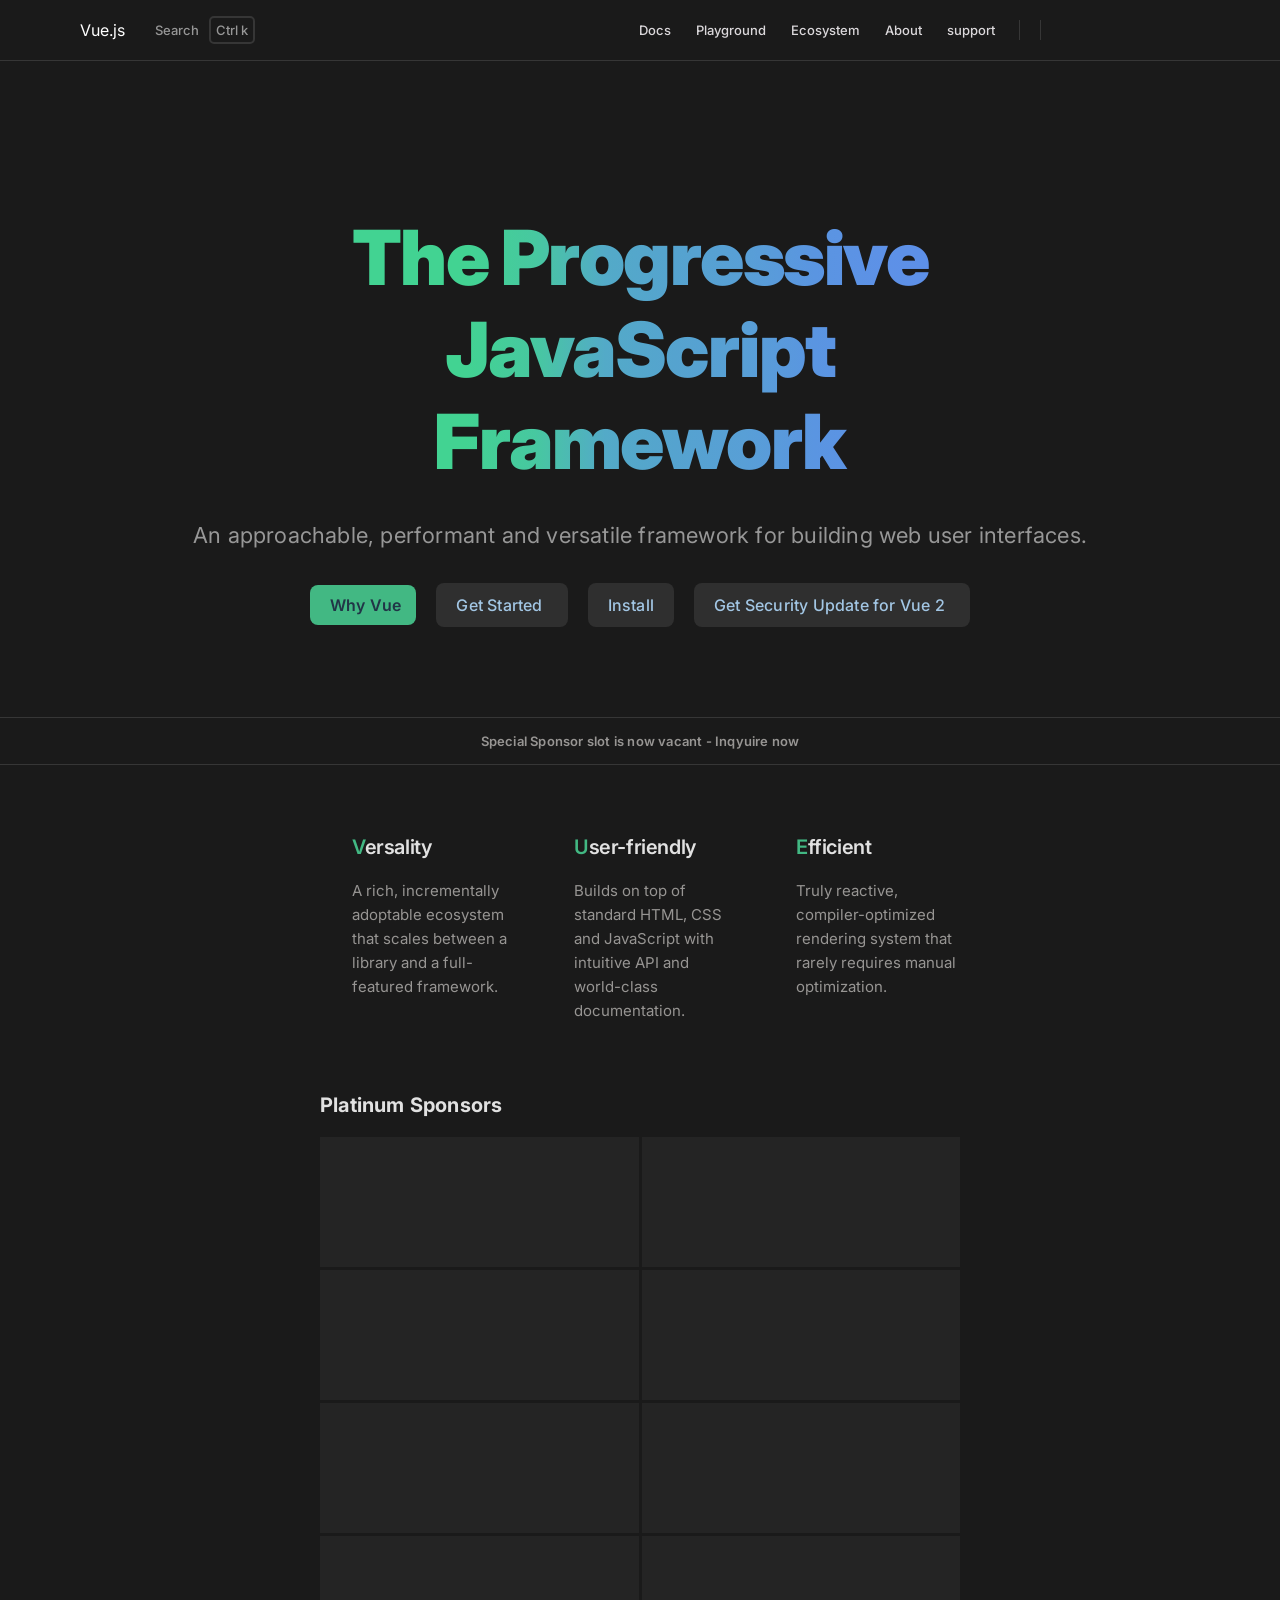
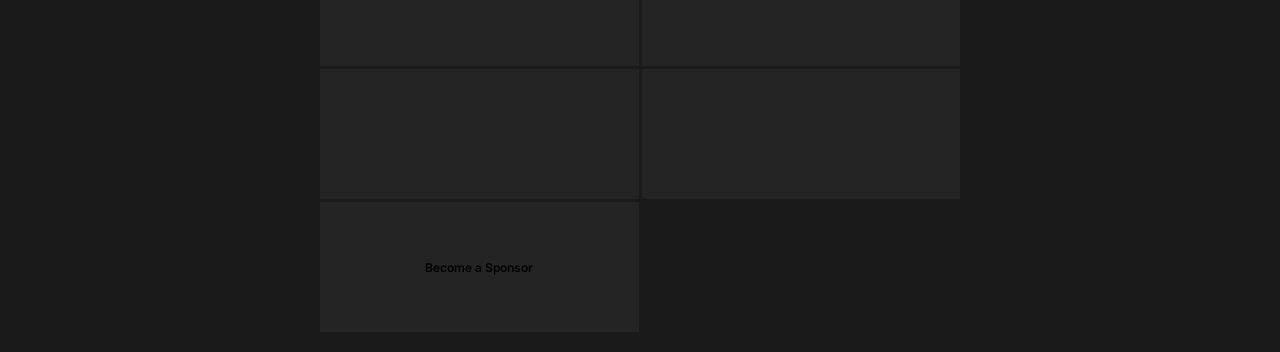
==== Assignment/Vue/index.html @ b4ebb039 "feat: vuejs section" ====
<!DOCTYPE html>
<html lang="en">
<head>
    <meta charset="UTF-8">
    <meta name="viewport" content="width=device-width, initial-scale=1.0">
    <title>Document</title>
    <link rel="stylesheet" href="./style.css">
    <script src="https://kit.fontawesome.com/94183389e2.js" crossorigin="anonymous"></script>
    <script src="https://kit.fontawesome.com/94183389e2.js" crossorigin="anonymous"></script>
    <script src="https://kit.fontawesome.com/94183389e2.js" crossorigin="anonymous"></script>
    <link rel="stylesheet" href="https://cdn.jsdelivr.net/npm/bootstrap-icons@1.13.2/font/bootstrap-icons.min.css">
    <script src="https://kit.fontawesome.com/94183389e2.js" crossorigin="anonymous"></script>
</head>
<body>
    <header>
        <nav>
            <div class="logo-search">
                <div class="v-logo">
                    <img src="https://cdn.iconscout.com/icon/free/png-256/free-vue-dot-js-icon-svg-download-png-3030285.png?f=webp" alt="" height="30">
                    <span>Vue.js</span>
                </div> 
                <div class="search">
                    <span><i class="fa-solid fa-magnifying-glass"></i></span>
                          <span class="search-btn">Search</span>
                        <button class="ctrl">Ctrl k</button>
                    
                </div>
            </div>

            <ul class="nav-ul">
                <li class="docs"><a href=""></a>Docs <i class="fa-solid fa-chevron-down" style="color:
                 rgb(225, 225, 225);"></i>
                <ul class="dropdown-1 docs-dd" >
                    <li><a href="">Quick Start</a></li>
                    <li><a href="">Guide</a></li>
                    <li><a href="">Tutorial</a></li>
                    <li><a href="">Examples</a></li>
                    <li><a href="">API</a></li>
                    <li><a href="">Glossary</a></li>
                    <li><a href="">Error Reference</a></li>
                    <li><a href=""> Vue 2 Docs <svg xmlns="http://www.w3.org/2000/svg" 
                        width="16" height="16" fill="currentColor" class="bi bi-arrow-up-right" viewBox="0 0 16 16">
                         <path fill-rule="evenodd" d="M14 2.5a.5.5 0 0
                             0-.5-.5h-6a.5.5 0 0 0 0 1h4.793L2.146 13.146a.5.5 0 0 0 
                            .708.708L13 3.707V8.5a.5.5 0 0 0 1 0z"/>
                            </svg></a></li>
                    <li><a href="">Migration from Vue 2 <svg xmlns="http://www.w3.org/2000/svg"
                         width="16" height="16" fill="currentColor" class="bi bi-arrow-up-right" viewBox="0 0 16 16">
                         <path fill-rule="evenodd" d="M14 2.5a.5.5 0 0 0-.5-.5h-6a.5.5 0 0 0 0 1h4.793L2.146 13.146a.5.5
                        0 0 0 .708.708L13 3.707V8.5a.5.5 0 0 0 1 0z"/>
                    </svg></a></li>
                </ul>
                </li>
                
                <li class="pg"><a href=""></a>Playground</li>
                <li class="ecosystem"><a href=""></a>Ecosystem<i class="fa-solid fa-chevron-down" style="color: rgb(225, 225, 225);"></i>
                <div class="dropdown-2 ecosystem-dd">
                    <ul>
                        <p class="topic">RESOURCES</p>
                        <li><a href="">Themes</a></li>
                        <li><a href="">UI Components <svg xmlns="http://www.w3.org/2000/svg" 
                        width="16" height="16" fill="currentColor" class="bi bi-arrow-up-right" viewBox="0 0 16 16">
                         <path fill-rule="evenodd" d="M14 2.5a.5.5 0 0
                             0-.5-.5h-6a.5.5 0 0 0 0 1h4.793L2.146 13.146a.5.5 0 0 0 
                            .708.708L13 3.707V8.5a.5.5 0 0 0 1 0z"/>
                            </svg></a></li>
                        <li><a href="">Plugins Collection <svg xmlns="http://www.w3.org/2000/svg" 
                        width="16" height="16" fill="currentColor" class="bi bi-arrow-up-right" viewBox="0 0 16 16">
                         <path fill-rule="evenodd" d="M14 2.5a.5.5 0 0
                             0-.5-.5h-6a.5.5 0 0 0 0 1h4.793L2.146 13.146a.5.5 0 0 0 
                            .708.708L13 3.707V8.5a.5.5 0 0 0 1 0z"/>
                            </svg></a></li>
                        <li><a href="">Certification <svg xmlns="http://www.w3.org/2000/svg" 
                        width="16" height="16" fill="currentColor" class="bi bi-arrow-up-right" viewBox="0 0 16 16">
                         <path fill-rule="evenodd" d="M14 2.5a.5.5 0 0
                             0-.5-.5h-6a.5.5 0 0 0 0 1h4.793L2.146 13.146a.5.5 0 0 0 
                            .708.708L13 3.707V8.5a.5.5 0 0 0 1 0z"/>
                            </svg></a></li>
                        <li><a href="">Jobs <svg xmlns="http://www.w3.org/2000/svg" 
                        width="16" height="16" fill="currentColor" class="bi bi-arrow-up-right" viewBox="0 0 16 16">
                         <path fill-rule="evenodd" d="M14 2.5a.5.5 0 0
                             0-.5-.5h-6a.5.5 0 0 0 0 1h4.793L2.146 13.146a.5.5 0 0 0 
                            .708.708L13 3.707V8.5a.5.5 0 0 0 1 0z"/>
                            </svg></a></li>
                        <li><a href="">T-Shirt Shop <svg xmlns="http://www.w3.org/2000/svg" 
                        width="16" height="16" fill="currentColor" class="bi bi-arrow-up-right" viewBox="0 0 16 16">
                         <path fill-rule="evenodd" d="M14 2.5a.5.5 0 0
                             0-.5-.5h-6a.5.5 0 0 0 0 1h4.793L2.146 13.146a.5.5 0 0 0 
                            .708.708L13 3.707V8.5a.5.5 0 0 0 1 0z"/>
                            </svg></a></li>
                    </ul>
                    <ul>
                        <p class="topic">OFFICIAL LIBRARY</p>
                        <li><a href="">Vue Router <svg xmlns="http://www.w3.org/2000/svg" 
                        width="16" height="16" fill="currentColor" class="bi bi-arrow-up-right" viewBox="0 0 16 16">
                         <path fill-rule="evenodd" d="M14 2.5a.5.5 0 0
                             0-.5-.5h-6a.5.5 0 0 0 0 1h4.793L2.146 13.146a.5.5 0 0 0 
                            .708.708L13 3.707V8.5a.5.5 0 0 0 1 0z"/>
                            </svg></a></li>
                        <li><a href="">Pinla <svg xmlns="http://www.w3.org/2000/svg" 
                        width="16" height="16" fill="currentColor" class="bi bi-arrow-up-right" viewBox="0 0 16 16">
                         <path fill-rule="evenodd" d="M14 2.5a.5.5 0 0
                             0-.5-.5h-6a.5.5 0 0 0 0 1h4.793L2.146 13.146a.5.5 0 0 0 
                            .708.708L13 3.707V8.5a.5.5 0 0 0 1 0z"/>
                            </svg></a></li>
                        <li><a href="">Tooling Guide</a></li>
                    </ul>
                    <ul>
                        <p class="topic">VIDEO COURSES</p>
                        <li><a href="">Vue Mastery <svg xmlns="http://www.w3.org/2000/svg" 
                        width="16" height="16" fill="currentColor" class="bi bi-arrow-up-right" viewBox="0 0 16 16">
                         <path fill-rule="evenodd" d="M14 2.5a.5.5 0 0
                             0-.5-.5h-6a.5.5 0 0 0 0 1h4.793L2.146 13.146a.5.5 0 0 0 
                            .708.708L13 3.707V8.5a.5.5 0 0 0 1 0z"/>
                            </svg></a></li>
                        <li><a href="">Vue School <svg xmlns="http://www.w3.org/2000/svg" 
                        width="16" height="16" fill="currentColor" class="bi bi-arrow-up-right" viewBox="0 0 16 16">
                         <path fill-rule="evenodd" d="M14 2.5a.5.5 0 0
                             0-.5-.5h-6a.5.5 0 0 0 0 1h4.793L2.146 13.146a.5.5 0 0 0 
                            .708.708L13 3.707V8.5a.5.5 0 0 0 1 0z"/>
                            </svg></a></li>
                    </ul>
                    <ul>
                        <p class="topic">HELP</p>
                        <li><a href="">Discord Chat <svg xmlns="http://www.w3.org/2000/svg" 
                        width="16" height="16" fill="currentColor" class="bi bi-arrow-up-right" viewBox="0 0 16 16">
                         <path fill-rule="evenodd" d="M14 2.5a.5.5 0 0
                             0-.5-.5h-6a.5.5 0 0 0 0 1h4.793L2.146 13.146a.5.5 0 0 0 
                            .708.708L13 3.707V8.5a.5.5 0 0 0 1 0z"/>
                            </svg></a></li>
                        <li><a href="">GitHub Discussions <svg xmlns="http://www.w3.org/2000/svg" 
                        width="16" height="16" fill="currentColor" class="bi bi-arrow-up-right" viewBox="0 0 16 16">
                         <path fill-rule="evenodd" d="M14 2.5a.5.5 0 0
                             0-.5-.5h-6a.5.5 0 0 0 0 1h4.793L2.146 13.146a.5.5 0 0 0 
                            .708.708L13 3.707V8.5a.5.5 0 0 0 1 0z"/>
                            </svg></a></li>
                        <li><a href="">DEV Community <svg xmlns="http://www.w3.org/2000/svg" 
                        width="16" height="16" fill="currentColor" class="bi bi-arrow-up-right" viewBox="0 0 16 16">
                         <path fill-rule="evenodd" d="M14 2.5a.5.5 0 0
                             0-.5-.5h-6a.5.5 0 0 0 0 1h4.793L2.146 13.146a.5.5 0 0 0 
                            .708.708L13 3.707V8.5a.5.5 0 0 0 1 0z"/>
                            </svg></a></li>
                    </ul>
                    <ul>
                        <p class="topic">NEWS</p>
                        <li><a href="">Blog <svg xmlns="http://www.w3.org/2000/svg" 
                        width="16" height="16" fill="currentColor" class="bi bi-arrow-up-right" viewBox="0 0 16 16">
                         <path fill-rule="evenodd" d="M14 2.5a.5.5 0 0
                             0-.5-.5h-6a.5.5 0 0 0 0 1h4.793L2.146 13.146a.5.5 0 0 0 
                            .708.708L13 3.707V8.5a.5.5 0 0 0 1 0z"/>
                            </svg></a></li>
                        <li><a href="">Twitter <svg xmlns="http://www.w3.org/2000/svg" 
                        width="16" height="16" fill="currentColor" class="bi bi-arrow-up-right" viewBox="0 0 16 16">
                         <path fill-rule="evenodd" d="M14 2.5a.5.5 0 0
                             0-.5-.5h-6a.5.5 0 0 0 0 1h4.793L2.146 13.146a.5.5 0 0 0 
                            .708.708L13 3.707V8.5a.5.5 0 0 0 1 0z"/>
                            </svg></a></li>
                        <li><a href="">Events <svg xmlns="http://www.w3.org/2000/svg" 
                        width="16" height="16" fill="currentColor" class="bi bi-arrow-up-right" viewBox="0 0 16 16">
                         <path fill-rule="evenodd" d="M14 2.5a.5.5 0 0
                             0-.5-.5h-6a.5.5 0 0 0 0 1h4.793L2.146 13.146a.5.5 0 0 0 
                            .708.708L13 3.707V8.5a.5.5 0 0 0 1 0z"/>
                            </svg></a></li>
                        <li><a href="">Newsletter</a></li>
                    </ul>
                    

                </div>
                </li>
                <li class="about"><a href=""></a>About <i class="fa-solid fa-chevron-down" style="color: rgb(225, 225, 225);"></i>
                <ul class="dropdown-3 about-dd">
                    <li><a href="">FAQ</a></li>
                    <li><a href="">Team</a></li>
                    <li><a href="">Releases</a></li>
                    <li><a href="">Community Guide</a></li>
                    <li><a href="">Code of Conduct</a></li>
                    <li><a href="">Privacy Policy</a></li>
                    <li><a href="">The Documentary <svg xmlns="http://www.w3.org/2000/svg"
                         width="16" height="16" fill="currentColor" class="bi bi-arrow-up-right" viewBox="0 0 16 16">
                         <path fill-rule="evenodd" d="M14 2.5a.5.5 0 0 0-.5-.5h-6a.5.5 0 0 0 0 1h4.793L2.146 13.146a.5.5
                        0 0 0 .708.708L13 3.707V8.5a.5.5 0 0 0 1 0z"/>
                    </svg></a></li>
                </ul>
                </li>
                <li class="support"><a href=""></a>support <i class="fa-solid fa-chevron-down" style="color: rgb(225, 225, 225);"></i>
                <ul class="dropdown-4 support-dd">
                    <li><a href="">Sponsor</a></li>
                    <li><a href="">Partners</a></li>
                </ul>
                </li>
            </ul>
            <div class="logo">
                <i class="fa-solid fa-language" style="color: rgb(205, 205, 205);"></i>
                <i class="fa-solid fa-toggle-on" style="color:rgb(47, 47, 47);"></i>
                <i class="fa-brands fa-github" style="color: rgb(151, 151, 151);"></i>
                <i class="fa-brands fa-x-twitter" style="color: rgb(151, 151, 151);"></i>
                <i class="fa-brands fa-discord" style="color: rgb(151, 151, 151);"></i>
            </div>
            <div class="responsive">
                 <!-- <i class="fa-solid fa-language2" style="color: rgb(205, 205, 205);"></i> -->

            </div>
        </nav>
    </header>
    <section class="hero">
        <h1>The Progressive JavaScript Framework</h1>
        <p>An approachable, performant and versatile framework for building web user interfaces.</p>
        <div class="display">
            <a href="" class="why-vue"> <i class="fa-solid fa-circle-play" style="color: rgb(33, 53, 71);"></i>Why Vue</a>
            <a href="" class="get-started">Get Started <i class="fa-solid fa-arrow-right" style="color: rgb(170, 200, 228);"></i></a>
            <a href="" class="install">Install</a>
            <a href="" class="Get-security">Get Security Update for Vue 2 <i class="fa-solid fa-up-right-from-square" style="color: rgb(170, 200, 228);"></i></a>

        </div>
    </section>
    <section class="footnote">
        <a href="">Special Sponsor slot is now vacant - Inqyuire now</a>
    </section>
    <section class="article">
        <div>
            <h2 class="h2"><span class="v">V</span>ersality</h2>
            <p class="p" >A rich, incrementally adoptable ecosystem that scales between a library and a full-featured framework.</p>
        </div>
        <div>
            <h2 class="h2"><span class="U">U</span>ser-friendly</h2>
            <p class="p">Builds on top of standard HTML, CSS and JavaScript with intuitive API and world-class documentation.</p>
        </div>
        <div>
            <h2 class="h2"><span class="E">E</span>fficient</h2>
            <p class="p">Truly reactive, compiler-optimized rendering system that rarely requires manual optimization.</p>
            
        </div>

    </section>
    <section class="container">
        <h2>Platinum Sponsors</h2>
        <div class="logos">
            <div>
                <img src="https://automation.vuejs.org/images/vuemastery.png" alt="" height="35px"  class="img2">
            </div>
            <div>
                <img src="https://automation.vuejs.org/images/vehikl.png" alt="" height="55px" class="img2">
            </div>
            <div>
                <img src="https://automation.vuejs.org/images/vue_js_amsterdam.png" alt="" height="55px" class="img2">
            </div>
            <div>
                <img src="https://automation.vuejs.org/images/storyblok.png" alt="" height="45px" class="img2">
            </div>
            <div>
                <img src="https://automation.vuejs.org/images/chrome_frameworks_fund.png" alt="" height="95px" class="img2">
            </div>
            <div>
                <img src="https://automation.vuejs.org/images/javascript_certification.png?v2" alt="" height="55px" class="img2">
            </div>
            <div>
                <img src="https://automation.vuejs.org/images/coderabbit_.png" alt="" height="30px" class="img2">
            </div>
            <div>
                <img src="https://automation.vuejs.org/images/imagekit_io.svg" alt="" height="45px" class="img2">
            </div>
            <div>
                <img src="https://automation.vuejs.org/images/greptile.png" alt="" height="65px" class="img2">
            </div>
            <div>
                <img src="https://automation.vuejs.org/images/serpapi.png" alt="" height="45px" class="img2">
            </div>
            <div>
                <p class="become">Become a Sponsor</p>
            </div>
        </div>
    </section>

    
</body>
</html>
---- Assignment/Vue/style.css ----
@import url('https://fonts.googleapis.com/css2?family=Inter:ital,opsz,wght@0,14..32,100..900;1,14..32,100..900&display=swap');
*{
    margin: 0;
    padding: 0;
    box-sizing: border-box;
    font-family: "Inter", sans-serif;
}

body{
    background-color:#1a1a1a;
}


nav {
    display: flex;
    flex-direction: row;
    align-items: center;
    width: 100%;
    padding: 15px 70px;
    gap: 20px;
    justify-content: space-between;
    border-bottom: 1px solid #363636;

}
.logo-search{
    display: flex;
    align-items: center;
    gap: 20px;
     /* border: 1px solid white; */
     width: 40%;
}
.v-logo{
    display: flex ;
    align-items: center;
    gap: 10px;
    transition: 1s;
}
.v-logo:hover{
    filter: opacity(0.6);
}

.search{
    display: flex;
    gap: 10px;
    /* padding: 0 10px; */
    /* border: 1px solid white; */
    align-items: center;
    width: 25%;
    
}

.fa-magnifying-glass{
    font-size: 14px;
    font-weight: 500;
     color: #979797;
     transition: 1s;

   
}

.ctrl{
    color:#979797;
    background-color: transparent;
    padding: 4px 5px;
    border-radius: 5px;
    border: 2px solid #363636;
    font-weight: 500;
    font-size: 13px;
    transition: 1s;

    
}


.search-btn{
    font-size: 13px;
    color: #979797;
    font-weight: 500;
    transition: 1s;

}



span{
    color: white;
    font-weight: 500px;
    font-family: "Inter", sans-serif;
}

.nav-ul{
    /* border: 1px solid white; */
    display: flex;
    color: #dbd8db;
    width: 32%;
    list-style-type: none;
    margin-left: auto;
    gap: 25px;
    justify-content: center;
    font-size: 13px;
    align-items: center;
    font-weight: 500;
    flex-direction: row;
    

}
.fa-chevron-down{
    font-size: 10px;
    font-weight: 500px;
}

.search:hover .ctrl{
    color: #34b883;
    border-color: #34b883;

}
.search:hover .fa-magnifying-glass{
    color: white;
}
.search:hover .search-btn{
    color: white;
}

.dropdown-1{
    border: 1px solid #363636;
    width: 45%;
    list-style-type: none;
    display: none;
    flex-direction: column;
    background-color:#1a1a1a;
    border-radius: 10px;
    line-height: 28px;
    text-wrap: nowrap;
    font-size: 13px;
    padding: 10px 20px;
    position: absolute;
    right: 350px;
    top: 20px;
    
}

.nav-ul{
    position: relative;
}

.dropdown-1 a{
    color: #dbd8db;
    text-decoration: none;
    font-weight: 500px;
}

.dropdown-1 a:hover{
    color: #34b883;
}

.docs {
    transition: 1s;
}
.docs:hover .docs-dd{
    display: flex;
   
}
.docs:hover .docs-dd{
 color: #dbd8db;
}

.pg:hover{
    color: #34b883;
}

.dropdown-3{
    border: 1px solid #363636;
    width: 45%;
    list-style-type: none;
    display: none;
    flex-direction: column;
    background-color:#1a1a1a;
    border-radius: 10px;
    line-height: 28px;
    text-wrap: nowrap;
    font-size: 13px;
    padding: 10px 20px;
    position: absolute;
    right: 90px;
    top: 20px;
    
}


.about:hover .about-dd{
    display: flex;
   
}

.dropdown-3 a{
    color: #dbd8db;
    text-decoration: none;
    font-weight: 500px;
}

.dropdown-3 a:hover{
    color: #34b883;
}

.dropdown-4{
    border: 1px solid #363636;
    width: 45%;
    list-style-type: none;
    display: none;
    flex-direction: column;
    background-color:#1a1a1a;
    border-radius: 10px;
    line-height: 28px;
    text-wrap: nowrap;
    font-size: 13px;
    padding: 10px 20px;
    position: absolute;
    right: 10px;
    top: 20px;
    
}

.support:hover .support-dd{
    display: flex;
   
}

.dropdown-4 a{
    color: #dbd8db;
    text-decoration: none;
    font-weight: 500px;
}

.dropdown-4 a:hover{
    color: #34b883;
}

.dropdown-2{
    border: 1px solid #363636;
    width: 40%;
    display: none;
    flex-direction: column;
    background-color:#1a1a1a;
    border-radius: 10px;
    line-height: 28px;
    text-wrap: nowrap;
    font-size: 13px;
    padding: 10px 20px;
    position: absolute;
    right: 170px;
    top: 20px;
    overflow:auto ;
    font-weight: 400;
    justify-content: center;
    height: 95dvh;

   
    
}

.dropdown-2 ul{
     list-style-type: none;
}

.dropdown-2 a{
    color: #dbd8db;
    text-decoration: none;
    font-weight: 500px;
}

.dropdown-2 a:hover{
    color: #34b883;
}

.topic{
    border-top: 1px solid #545151;
    font-size: 10px;
    font-weight: 600;
    color: #7b7474;
    margin-top: 15px;
    padding-top: 15px;

}



.ecosystem:hover .ecosystem-dd{
    display: flex;
   
}


.logo{
    /* border: 1px solid white; */
    display: flex;
    align-items: center;
    gap: 20px;
    width: 15%;

}

.fa-language{
    height: 20px;
    border-left: 1px solid  #363636;
    border-right: 1px solid  #363636;
    padding: 0 10px;
     width: 10%;
}
.fa-toggle-on{
    height: 25px;
    width: 30%;
    transition: 1s;
    border-radius: 100px;

    
}
.fa-toggle-on:hover{
    outline: 1px solid #f3ecec;
    border-radius: 100px;
}

.fa-github{
    height: 25px;
    width: 10%;
    transition: 1s;
    /* color: #34b883 !important; */
}
  .fa-github:hover {
    color: white;
}


.fa-x-twitter{
    height: 25px;
    width: 10%;
    transition: 1s;
}
.fa-discord{
    height: 25px;
    width: 10%;
    transition: 1s;
}
.fa-language2{
     height: 20px;
    border-left: 1px solid  #363636;
    border-right: 1px solid  #363636;
    padding: 0 10px;
     width: 10%;
}

.hero{
    display: flex;
    flex-direction: column;
    text-align: center;
    margin: 150px  0px 90px 0px;
    gap: 35px;
     
}

.hero h1{
    margin: auto;
    font-size: 76px;
    width: 60%;
    font-weight: 900;
    text-align: center;
    letter-spacing: -1.5px;
    color: transparent;
    background-image: linear-gradient(to right,#42d392, #42d392, #42d392, #42d392,#47c8a0, #53aac8, #55a3cf, #589fd6, #5a95e1, #5d91e7, #5d8fe9, #6188f4);
    background-clip: text;
}

.display {
    display: flex;
    gap: 20px;
    margin: auto;
    align-items: center;
    
}

.display a{
    text-decoration: none;

}

.hero p{
    font-size: 22px;
    color: #979797;
    letter-spacing: 0.2px;
     
}

.why-vue{
    border: 1px solid white;
    display: flex;
    align-items: center;
    gap: 5px;
    padding: 10px 15px;
    font-size: 16px;
    font-weight: 600;
    letter-spacing: 0.2px;
    color:#213547 ;
    background-color: #42b883;
    border-radius: 8px;
    border: none;
}

.fa-circle-play{
    font-size: 20px;
}
.why-vue:hover{
    background-color: #64efb1;
}


.get-started{
    display: flex;
    align-items: center;
    gap: 5px;
    border: none;
    color: #a2c6e4;
    background-color: #2f2f2f ;
    font-size: 16px;
    font-weight: 500;
    padding: 12px 20px;
    border-radius: 8px;
    letter-spacing: 0.2px;
}
.fa-arrow-right{
    font-size: 10px;
    transition: 0.5s;
   
}
.get-started:hover .fa-arrow-right{
     transform: translateX(3px);
}
.get-started:hover{
    background-color: #383737;
    
}
.install{
    display: flex;
    align-items: center;
    gap: 5px;
    border: none;
    color: #a2c6e4;
    background-color: #2f2f2f ;
    font-size: 16px;
    font-weight: 500;
    padding: 12px 20px;
    border-radius: 8px;
    letter-spacing: 0.2px;

}
.install:hover{
    background-color: #383737;
    
}
.Get-security{
    display: flex;
    align-items: center;
    gap: 5px;
    border: none;
    color: #a2c6e4;
    background-color: #2f2f2f ;
    font-size: 16px;
    font-weight: 500;
    padding: 12px 20px;
    border-radius: 8px;
    letter-spacing: 0.2px;

}

.fa-up-right-from-square{
    font-size: 15px;

}
.Get-security:hover{
    background-color: #383737;
    
}

.footnote{
    display: flex;
    justify-content: center;
    border-top: 1px solid #363636;
    border-bottom: 1px solid #363636;
}

.footnote a{
    color: #979593;
    font-size: 13px;
    font-weight: 600;
    text-decoration: none;
    letter-spacing: 0.2px;
    padding: 15px;
}

.article{
    display: flex;
    gap: 10px;
    justify-content: center;
    flex-direction: row;
    margin: 70px;
    margin-left: 150px;
}

.article div{
    width: 20%;

}

.v, .U, .E{
    font-size: 20px;
    color: #42b883;
    font-weight: 600;
}

.h2{
    color: #e1e1e1;
    letter-spacing: -0.4px;
    font-weight: 600; 
    font-size: 20px;
}

.p{
    width: 78%;
    color: #979593;
    font-size: 15px;
    line-height: 24px;
    line-height: -0.2px;
    margin-top: 20px;

}

.container{
    width: 50%;
    margin: auto;

}

.logos{
    width: 100%;
    margin: 20px auto;
    display: grid;
    grid-template-columns: repeat(auto-fit, minmax(250px, 1fr));
    gap: 3px;

} 

.logos div{
    background-color: #242424;
    display: grid;
    place-content: center;
    height: 130px;
    
}

.become{
    font-size: 12px;
    font-weight: 600;

}
.img2{
    filter: invert() grayscale();
}

.container>h2{
    font-size: 20px;
    line-height: 24px;
    letter-spacing: 0.2px;
    font-size: 600;
    color: #e1e1e1;
}

.logos div:hover{
    background-color: white;
    
    .img2{
        filter: grayscale(0);
    }
}





@media screen and (max-width: 900px) {
    .search-btn{
        display: none;
    }

    .logo{
        display: none;
    }

    
}
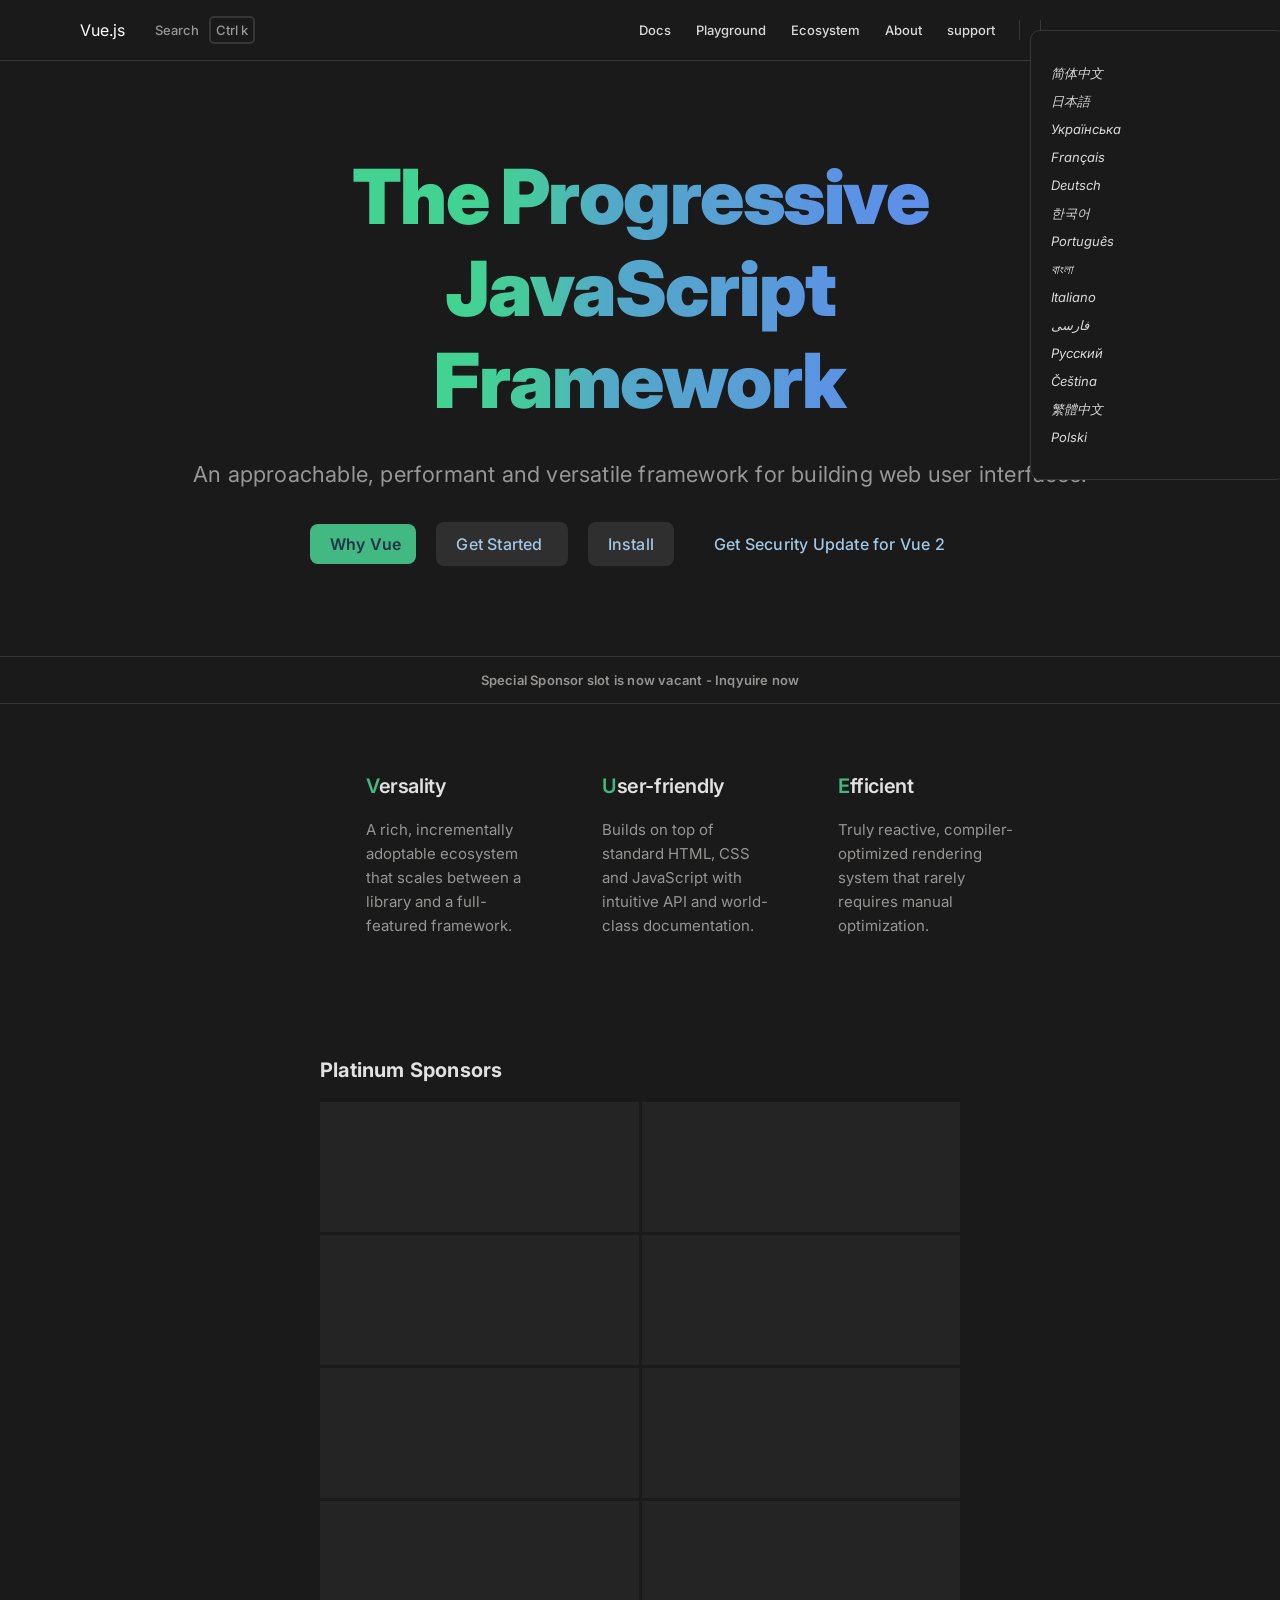
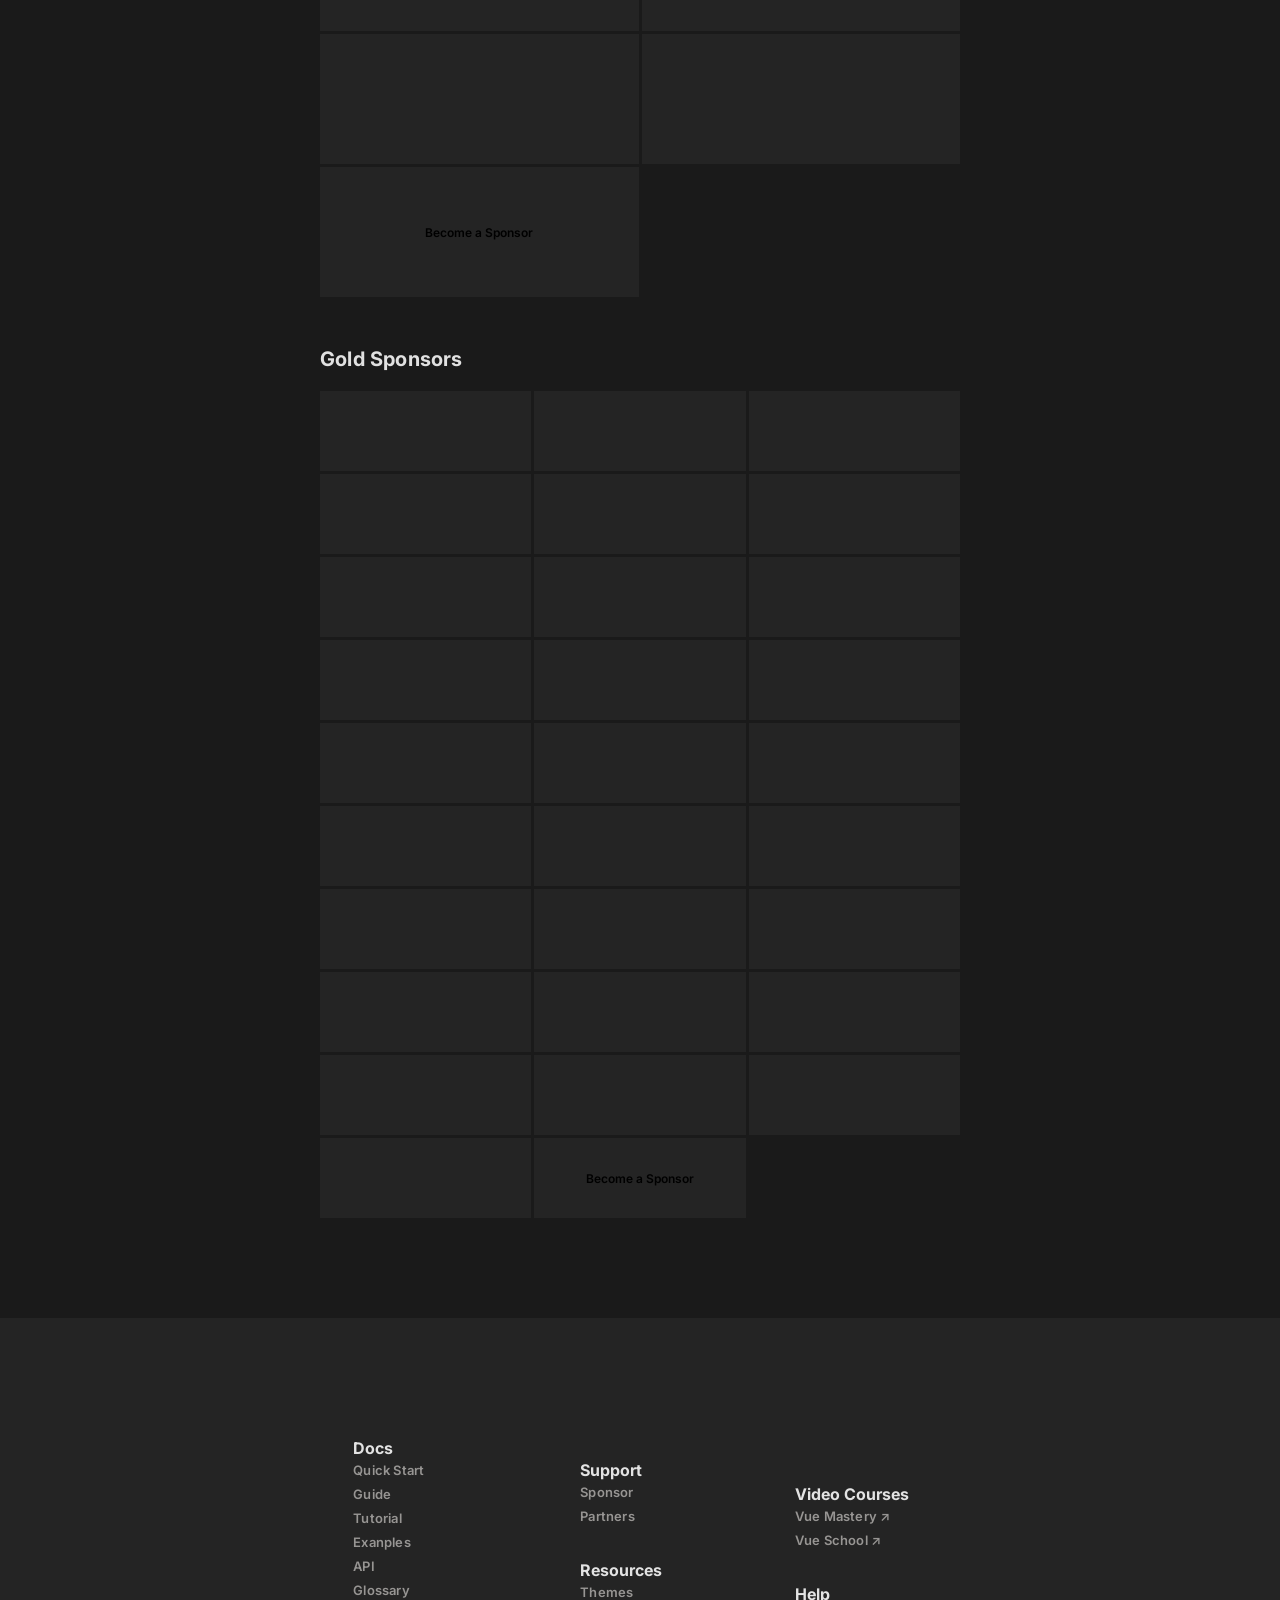
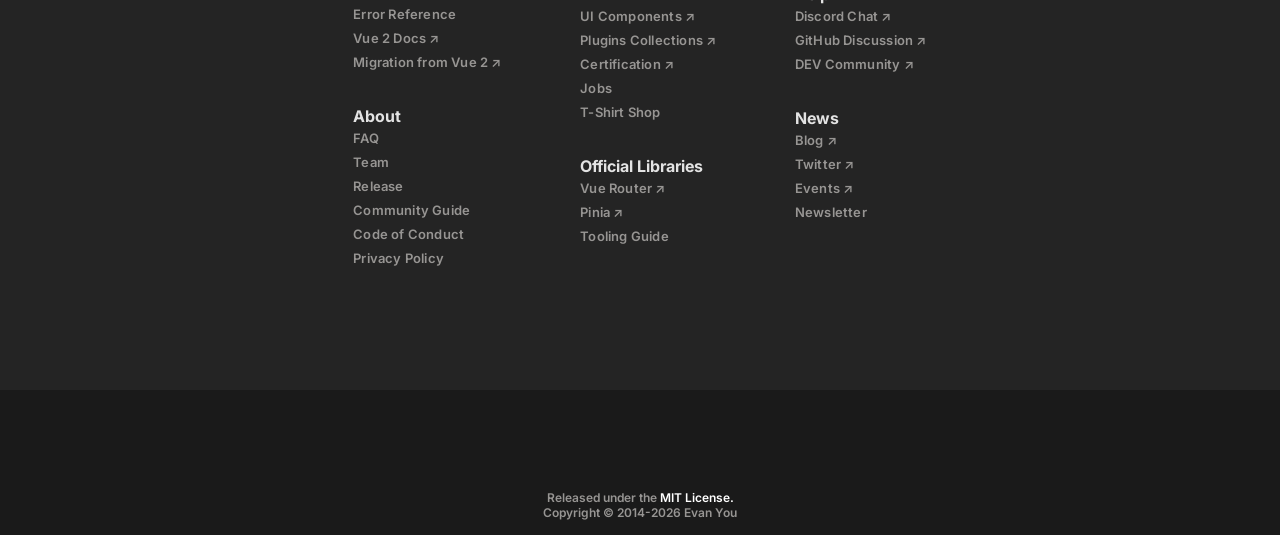
==== commit 21be7d47: "feat: vuejs tab responsiveness completed" ====
--- a/Assignment/Vue/index.html
+++ b/Assignment/Vue/index.html
@@ -20,8 +20,7 @@
                     <span>Vue.js</span>
                 </div> 
                 <div class="search">
-                    <span><i class="fa-solid fa-magnifying-glass"></i></span>
-                          <span class="search-btn">Search</span>
+                    <span><i class="fa-solid fa-magnifying-glass"></i></span><span class="search-btn">Search</span>
                         <button class="ctrl">Ctrl k</button>
                     
                 </div>
@@ -190,11 +189,30 @@
                 </li>
             </ul>
             <div class="logo">
-                <i class="fa-solid fa-language" style="color: rgb(205, 205, 205);"></i>
+                <i class="fa-solid fa-language" style="color: rgb(205, 205, 205);">
+                    <ul class="dropdown-5 language-dd">
+                        <li><a href=""> 简体中文 </a></li>
+                        <li><a href="">日本語 </a></li>
+                        <li><a href="">Українська </a></li>
+                        <li><a href="">Français</a></li>
+                        <li><a href="">Deutsch</a></li>
+                        <li><a href="">한국어</a></li>
+                        <li><a href="">Português</a></li>
+                        <li><a href="">বাংলা</a></li>
+                        <li><a href="">Italiano</a></li>
+                        <li><a href="">فارسی</a></li>
+                        <li><a href="">Русский</a></li>
+                        <li><a href="">Čeština </a></li>
+                        <li><a href=""> 繁體中文</a></li>
+                        <li><a href=""> Polski </a></li>
+                        <p></p>
+                    </ul>
+                </i>
                 <i class="fa-solid fa-toggle-on" style="color:rgb(47, 47, 47);"></i>
                 <i class="fa-brands fa-github" style="color: rgb(151, 151, 151);"></i>
                 <i class="fa-brands fa-x-twitter" style="color: rgb(151, 151, 151);"></i>
                 <i class="fa-brands fa-discord" style="color: rgb(151, 151, 151);"></i>
+                <i class="fa-solid fa-ellipsis" style="color: rgb(255, 255, 255);"></i>
             </div>
             <div class="responsive">
                  <!-- <i class="fa-solid fa-language2" style="color: rgb(205, 205, 205);"></i> -->
@@ -270,7 +288,193 @@
             </div>
         </div>
     </section>
-
-    
+    <section class="container2">
+        <h2>Gold Sponsors</h2>
+        <div class="logos2">
+            <div>
+                <img src="https://automation.vuejs.org/images/tidelift.png" alt="" height="20px" class="img3">
+            </div>
+            <div>
+                <img src="https://automation.vuejs.org/images/laravel.png" alt="" height="38px" class="img3">
+            </div>
+            <div>
+                <img src="https://automation.vuejs.org/images/fen_tre_online_solutions.svg" alt="" height="50px" class="img3">
+            </div>
+            <div>
+                <img src="https://automation.vuejs.org/images/fathom_analytics.svg" alt="" height="60px" class="img3">
+            </div>
+            <div>
+                <img src="https://automation.vuejs.org/images/sentry.png" alt="" height="50px" class="img3">
+            </div>
+            <div>
+                <img src="https://automation.vuejs.org/images/certible.svg" alt="" height="45px" class="img3">
+            </div>
+            <div>
+                <img src="https://automation.vuejs.org/images/quickbooks_tool_hub.png" alt="" height="65px" class="img3">
+            </div>
+            <div>
+                <img src="https://automation.vuejs.org/images/crisp.png" alt="" height="68px" class="img3">
+            </div>
+            <div>
+                <img src="https://automation.vuejs.org/images/poprey___buy_instagram_likes.png" alt="" height="60px " class="img3">
+            </div>
+            <div>
+                <img src="https://automation.vuejs.org/images/it_m.png" alt="" height="65px " class="img3">
+            </div>
+            <div>
+                <img src="https://automation.vuejs.org/images/blastup.png" alt="" height="70px  " class="img3">
+            </div>
+            <div>
+                <img src="https://automation.vuejs.org/images/buy_instagram_followers___likes.png" alt="" height="70px  " class="img3">
+            </div>
+            <div>
+                <img src="https://automation.vuejs.org/images/buy_instagram_followers_from_socialwick.png" alt="" height="65px  " class="img3">
+            </div>
+            <div>
+                <img src="https://automation.vuejs.org/images/fun88_thailand.png" alt="" height="70p" class="img3">
+            </div>
+            <div>
+                <img src="https://automation.vuejs.org/images/fun88_vietnam.png" alt="" height="70px" class="img3">
+            </div>
+            <div>
+                <img src="https://automation.vuejs.org/images/buy_fans.png" alt="" height="70px " class="img3">
+            </div>
+            <div>
+                <img src="https://automation.vuejs.org/images/stormlikes.png" alt="" height="70p" class="img3">
+            </div>
+            <div>
+                <img src="https://automation.vuejs.org/images/fun88.png" alt="" height="70px" class="img3">
+            </div>
+            <div>
+                <img src="https://automation.vuejs.org/images/views4you.png" alt="" height="88px" class="img3">
+            </div>
+            <div>
+                <img src="https://automation.vuejs.org/images/ok_win.png" alt="" height="68px" class="img3">
+            </div>
+            <div>
+                <img src="https://automation.vuejs.org/images/jbo.png" alt="" height="68px" class="img3">
+            </div>
+            <div>
+                <img src="https://automation.vuejs.org/images/jbo.png" alt="" height="68px" class="img3">
+            </div>
+            <div>
+                <img src="https://automation.vuejs.org/images/tik_ninja.png" alt="" height="68px" class="img3">
+            </div>
+            <div>
+                <img src="https://automation.vuejs.org/images/instant_famous.png" alt="" height="68px" class="img3">
+            </div>
+            <div>
+                <img src="https://automation.vuejs.org/images/tokboostly.png" alt="" height="68p" class="img3">
+            </div>
+            <div>
+                <img src="https://automation.vuejs.org/images/buytiktokfollowers_co.png" alt="" height="68px" class="img3">
+            </div>
+            <div>
+                <img src="https://automation.vuejs.org/images/socialboosting.png" alt="" height="68p" class="img3">
+            </div>
+            <div>
+                <img src="https://automation.vuejs.org/images/bairesdev.png" alt="" height="68px" class="img3">
+            </div>
+            <div>
+                <p class="become">Become a Sponsor</p>
+            </div>
+        </div>
+    </section>
+    <footer class=" background">
+        <div class="footer">
+            <div class="col">
+                <div>
+                <h3>Docs</h3>
+                    <ul>
+                        <li><a href="">Quick Start</a></li>
+                        <li><a href="">Guide</a></li>
+                        <li><a href="">Tutorial</a></li>
+                        <li><a href="">Exanples</a></li>
+                        <li><a href="">API</a></li>
+                        <li><a href="">Glossary</a></li>
+                        <li><a href="">Error Reference</a></li>
+                        <li><a href="">Vue 2 Docs ↗</a></li>
+                        <li><a href="">Migration from Vue 2 ↗</a></li>
+
+                    </ul>
+                </div>
+                <div>
+                    <h3>About</h3>
+                    <ul>
+                        <li><a href="">FAQ</a></li>
+                        <li><a href="">Team</a></li>
+                        <li><a href="">Release</a></li>
+                        <li><a href="">Community Guide</a></li>
+                        <li><a href="">Code of Conduct</a></li>
+                        <li><a href="">Privacy Policy</a></li>
+                    </ul>
+                </div>
+            </div>
+            <div class="col">
+                <div>
+                    <h3>Support</h3>
+                    <ul>
+                        <li><a href="">Sponsor</a></li>
+                        <li><a href="">Partners</a></li>
+                    </ul>
+                </div>
+                <div>
+                    <h3>Resources</h3>
+                    <ul>
+                        <li><a href="">Themes</a></li>
+                        <li><a href="">UI Components ↗</a></li>
+                        <li><a href="">Plugins Collections ↗</a></li>
+                        <li><a href="">Certification ↗</a></li>
+                        <li><a href="">Jobs</a></li>
+                        <li><a href="">T-Shirt Shop</a></li>
+                    </ul>
+                </div>
+                <div>
+                    <h3>Official Libraries</h3>
+                    <ul>
+                        <li><a href="">Vue Router ↗</a></li>
+                        <li><a href="">Pinia ↗</a></li>
+                        <li><a href="">Tooling Guide</a></li>
+                    </ul>
+                </div>
+            </div>
+            <div class="col">
+                <div>
+                    <h3>Video Courses</h3>
+                    <ul>
+                        <li><a href="">Vue Mastery ↗</a></li>
+                        <li><a href="">Vue School ↗</a></li>
+                    </ul>
+                </div>
+                <div>
+                    <h3>Help</h3>
+                    <ul>
+                        <li><a href="">Discord Chat ↗</a></li>
+                        <li><a href="">GitHub Discussion ↗</a></li>
+                        <li><a href="">DEV Community ↗</a></li>
+                    </ul>
+                </div>
+                <div>
+                    <h3>News</h3>
+                    <ul>
+                        <li><a href="">Blog ↗</a></li>
+                        <li><a href="">Twitter ↗</a></li>
+                        <li><a href="">Events ↗</a></li>
+                        <li><a href="">Newsletter</a></li>
+                    </ul>
+                </div>
+                    
+
+                </div>
+        </div>
+        
+    </footer>
+    <div class="footer2">
+        <p class="pr">Released under the
+             <span class="mit"> MIT License.</span></p>
+        <p class="pr2">Copyright © 2014-2026 Evan You</p>
+    </div>
+
+
 </body>
 </html>
--- a/Assignment/Vue/style.css
+++ b/Assignment/Vue/style.css
@@ -12,6 +12,7 @@
 
 
 nav {
+    position: fixed;
     display: flex;
     flex-direction: row;
     align-items: center;
@@ -20,8 +21,12 @@
     gap: 20px;
     justify-content: space-between;
     border-bottom: 1px solid #363636;
-
-}
+    top: 0px;
+    background-color: #1a1a1a;
+    z-index: 1;
+
+}
+
 .logo-search{
     display: flex;
     align-items: center;
@@ -88,7 +93,7 @@
     font-family: "Inter", sans-serif;
 }
 
-.nav-ul{
+.nav-ul {
     /* border: 1px solid white; */
     display: flex;
     color: #dbd8db;
@@ -102,8 +107,27 @@
     font-weight: 500;
     flex-direction: row;
     
-
-}
+    
+
+}
+
+/* .nav-ul a{
+    border: 1px solid white;
+    display: flex;
+    color: #dbd8db;
+    width: 32%;
+    list-style-type: none;
+    margin-left: auto;
+    gap: 25px;
+    justify-content: center;
+    font-size: 13px;
+    align-items: center;
+    font-weight: 500;
+    flex-direction: row; 
+
+} */
+
+
 .fa-chevron-down{
     font-size: 10px;
     font-weight: 500px;
@@ -155,6 +179,8 @@
 
 .docs {
     transition: 1s;
+    color: #dbd8db;
+
 }
 .docs:hover .docs-dd{
     display: flex;
@@ -272,6 +298,43 @@
     color: #34b883;
 }
 
+.dropdown-5{
+    border: 1px solid #363636;
+    width: 20%;
+    display: flex;
+    flex-direction: column;
+    background-color:#1a1a1a;
+    border-radius: 10px;
+    line-height: 28px;
+    font-size: 13px;
+    padding: 10px 20px;
+    position: absolute;
+    top: 30px;
+    font-weight: 400;
+    justify-content: center;
+    height: 50dvh;
+
+}
+
+.fa-language:hover .language-dd{
+    /* display: flex; */
+   
+}
+
+.dropdown-5 a{
+    color: #dbd8db;
+    text-decoration: none;
+    font-weight: 500px;
+}
+.dropdown-5 li{
+    list-style-type: none;
+
+}
+
+.dropdown-5 a:hover{
+    color: #34b883;
+}
+
 .topic{
     border-top: 1px solid #545151;
     font-size: 10px;
@@ -424,6 +487,7 @@
     padding: 12px 20px;
     border-radius: 8px;
     letter-spacing: 0.2px;
+    
 }
 .fa-arrow-right{
     font-size: 10px;
@@ -461,7 +525,7 @@
     gap: 5px;
     border: none;
     color: #a2c6e4;
-    background-color: #2f2f2f ;
+    /* background-color: #2f2f2f ; */
     font-size: 16px;
     font-weight: 500;
     padding: 12px 20px;
@@ -479,6 +543,10 @@
     
 }
 
+.fa-ellipsis{
+    display: none;
+}
+
 .footnote{
     display: flex;
     justify-content: center;
@@ -500,8 +568,8 @@
     gap: 10px;
     justify-content: center;
     flex-direction: row;
-    margin: 70px;
-    margin-left: 150px;
+    margin: 70px  0px 120px 150px;
+   
 }
 
 .article div{
@@ -534,7 +602,8 @@
 
 .container{
     width: 50%;
-    margin: auto;
+    margin: 50px auto;
+    
 
 }
 
@@ -546,6 +615,10 @@
     gap: 3px;
 
 } 
+.logos img{ 
+    z-index: 0;
+
+}
 
 .logos div{
     background-color: #242424;
@@ -580,19 +653,249 @@
     }
 }
 
+.container2{
+    margin: auto;
+    width: 50%;
+}
+.logos2{
+
+    width: 100%;
+    margin: 20px auto;
+    display: grid;
+    grid-template-columns: repeat(auto-fit, minmax(170px, 1fr));
+    gap: 3px;
+
+}
+.logos2 div{
+    background-color: #242424;
+    display: grid;
+    place-content: center;
+    height: 80px;
+    
+
+
+}
+.img3{
+    filter: invert() grayscale();
+}
+
+.container2>h2{
+    font-size: 20px;
+    line-height: 24px;
+    letter-spacing: 0.2px;
+    font-size: 600;
+    color: #e1e1e1;
+}
+
+.logos2 div:hover{
+    background-color: white ;
+    .img3{
+        filter: grayscale(0);
+    }
+}
+
+.footer{
+    margin: 100px auto;
+    display: grid;
+    grid-template-columns: repeat(auto-fit, minmax(200px, 1fr));
+    gap: 32px;
+    align-items: center;
+    width: 50%;
+     display: flex;
+    flex-direction: row;
+    align-items: center;
+
+    
+
+}
+
+.col{
+    display: grid;
+    justify-content: center;
+    gap: 32px;
+    margin: auto;
+    align-items: start;
+}
+
+.col ul{
+    list-style-type: none;
+    
+}
+
+.col a{
+    text-decoration: none;
+    color: #979593;
+    font-size: 13px;
+    line-height: 24px;
+    letter-spacing: 0.2px;
+    padding-top: 10px;
+    font-weight: 600;
+
+}
+
+.col h3{
+    color: #e3e3e3;
+    font-size: 16px;
+
+}
+
+.background{
+    background-color: #242424;
+    padding: 20px;
+    width: 100%;
+    margin: 100px auto;
+   
+
+}
+.footer2{
+    display: flex;
+    flex-direction: column;
+    justify-content: center;
+    margin-bottom: 15px;
+
+
+}
+
+.footer2>p{
+    /* display: flex; */
+    justify-content: center;
+    color: #979593;
+    text-align: center;
+
+}
+.footer2:nth-child(1) {
+   font-size: 12px;
+    font-weight: 600;
+
+}
+
+.pr{
+    font-size: 12px;
+    font-weight: 600;
+
+}
+.mit:hover{
+    color: #979593;;
+}
+.pr2{
+    font-size: 12px;
+    font-weight: 600;
+
+}
+
+
+
 
 
 
 
 @media screen and (max-width: 900px) {
-    .search-btn{
+    nav{
+        margin: auto;
+        width: 100%;
+        padding: 20px  20px 20px  20px;
+    }
+
+    .search-btn, .fa-github, .fa-toggle-on, .fa-x-twitter, .fa-discord {
         display: none;
     }
 
-    .logo{
-        display: none;
-    }
-
-    
-}
-
+    .nav-ul{
+        width: 68%;
+        margin-left: 60px;
+    }
+
+    .logo-search{
+        width: 35%;
+        
+
+    }
+    
+    .fa-language{
+        font-size: 500px;
+        margin-left: 30px;
+        
+    }
+
+    .fa-ellipsis{
+        display: block;
+        margin-left: auto;
+        
+
+    }
+    .search{
+        width: 70%;  
+
+    }
+    .dropdown-2{
+        height: 80dvh;
+    }
+    
+    .hero>h1{
+        width: 95%;
+        font-size: 64px;
+        line-height: 80px;
+        letter-spacing: -0.5px;
+        margin-bottom: 0px;
+
+
+    }
+
+    .hero>p{
+        margin-top: 0px;
+        font-size: 18px;
+        line-height: 27px;
+        letter-spacing: 0.2px;
+
+    }
+    .display{
+        margin-top: 15px;
+    }
+
+    .footnote{
+    border-top: 1px solid #222121;
+    border-bottom: 1px solid #363636;
+    padding-bottom: 4px;
+    }
+
+    .article{
+    margin: auto;
+    height: 20dvh;
+    display: flex;
+    gap: 100px;
+    margin-top: 70px;
+    }
+
+    .article h2{
+    }
+
+    .article p{
+    /* height: 50%; */
+    width: 105%;
+    font-weight: 600;
+    color:  #909797;
+    }
+
+    .container, .container2{
+        width: 100%;
+        padding: 40px;
+    }
+
+    .logos, .logos2{
+        display: grid;
+        gap:4px;
+
+    }
+    .become{
+        color:  #909797;
+        border-radius: 4px;
+    }
+
+    .footer{
+        width: 100%;
+        grid-template-columns: repeat(2, 1fr);
+        grid-template-rows: repeat(3,1fr);
+    }
+    
+}
+
